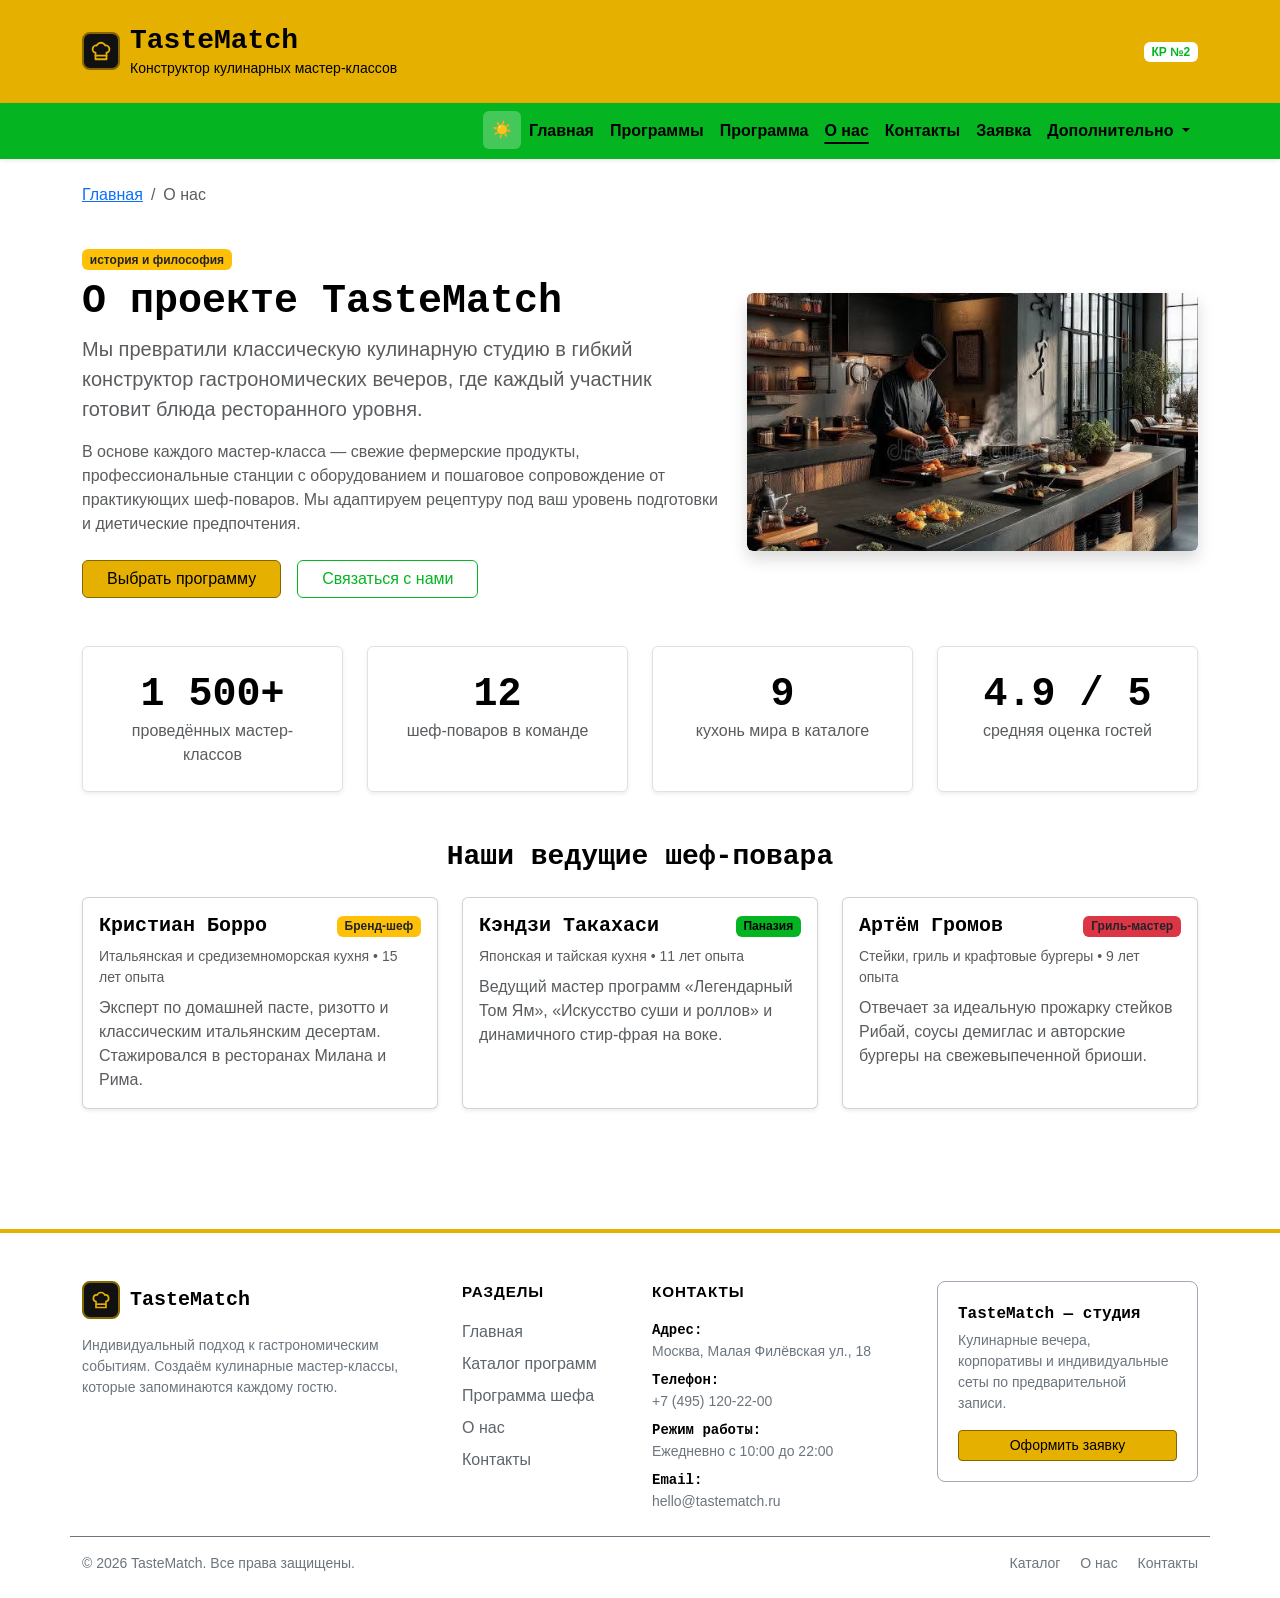
==== about.html @ ec24f545 "fix: prepare Bootstrap project for submission" ====
<!DOCTYPE html>
<html lang="ru">

<head>
  <meta charset="UTF-8">
  <meta name="viewport" content="width=device-width, initial-scale=1.0">
  <title>Главная — TasteMatch</title>
  <link href="https://cdn.jsdelivr.net/npm/bootstrap@5.3.3/dist/css/bootstrap.min.css" rel="stylesheet">
  <link rel="stylesheet" href="css/custom.css">
</head>

<body>
  <header class="bg-primary py-4">
    <div class="container">
      <div class="row align-items-center">
        <div class="col-12 col-md-8">
          <a href="index.html" class="brand-logo">
            <span class="brand-logo-icon">
              <svg width="22" height="22" viewBox="0 0 24 24" fill="none" stroke="currentColor" stroke-width="2"
                stroke-linecap="round" stroke-linejoin="round">
                <path
                  d="M6 13.87A4 4 0 0 1 7.41 6a5.11 5.11 0 0 1 1.05-1.54 5 5 0 0 1 7.08 0A5.11 5.11 0 0 1 16.59 6 4 4 0 0 1 18 13.87V21H6Z" />
                <line x1="6" y1="17" x2="18" y2="17" />
              </svg>
            </span>
            <div>
              <h1 class="h3 mb-0 main-text">TasteMatch</h1>
              <p class="mb-0 small">Конструктор кулинарных мастер-классов</p>
            </div>
          </a>
        </div>


        <div class="col-12 col-md-4 text-md-end mt-3 mt-md-0">
          <span class="badge bg-white text-primary fs-9">
            КР №2
          </span>
        </div>
      </div>
    </div>
  </header>

  <nav class="navbar navbar-expand-lg bg-secondary sticky-top shadow-sm">
    <div class="container">
      <button class="navbar-toggler" type="button" data-bs-toggle="collapse" data-bs-target="#mainNavbar"
        aria-controls="mainNavbar" aria-expanded="false" aria-label="Переключить навигацию">
        <span class="navbar-toggler-icon"></span>
      </button>

      <div class="collapse navbar-collapse" id="mainNavbar">
        <ul class="navbar-nav ms-auto">
          <div class="ms-lg-3 mt-2 mt-lg-0">
            <button id="themeToggle" class="rounded theme-toggle-btn" type="button" title="Переключить тему"
              aria-label="Переключить тему">
              <span id="themeIcon">☀️</span>
            </button>
          </div>
          <li class="nav-item"><a class="nav-link" href="index.html">Главная</a></li>
          <li class="nav-item"><a class="nav-link" href="catalog.html">Программы</a></li>
          <li class="nav-item"><a class="nav-link" href="product.html">Программа</a></li>
          <li class="nav-item"><a class="nav-link active" href="about.html">О нас</a></li>
          <li class="nav-item"><a class="nav-link" href="contacts.html">Контакты</a></li>
          <li class="nav-item"><a class="nav-link" href="order.html">Заявка</a></li>
          <li class="nav-item dropdown">
            <a class="nav-link dropdown-toggle" href="#" role="button" data-bs-toggle="dropdown" aria-expanded="false">
              Дополнительно
            </a>
            <ul class="dropdown-menu dropdown-menu-end">
              <li><a class="dropdown-item" href="catalog.html">Программы</a></li>
              <li><a class="dropdown-item" href="order.html">Оформить заявку</a></li>
              <li><a class="dropdown-item" href="index.html#popular">Популярное</a></li>
              <li>
                <hr class="dropdown-divider">
              </li>
              <li><a class="dropdown-item" href="about.html">О студии</a></li>
              <li><a class="dropdown-item" href="contacts.html">Как добраться</a></li>
            </ul>
          </li>
        </ul>
      </div>
    </div>
  </nav>

  <main class="container my-4 animate-fade-up">
    <nav aria-label="breadcrumb">
      <ol class="breadcrumb">
        <li class="breadcrumb-item"><a href="index.html">Главная</a></li>
        <li class="breadcrumb-item active" aria-current="page">О нас</li>
      </ol>
    </nav>

    <section class="row align-items-center g-4 my-2">
      <div class="col-12 col-lg-7">
        <span class="badge bg-warning text-dark mb-2">история и философия</span>
        <h1 class="display-6 fw-bold main-text">О проекте TasteMatch</h1>
        <p class="lead text-muted">
          Мы превратили классическую кулинарную студию в гибкий конструктор гастрономических вечеров, где каждый
          участник готовит блюда ресторанного уровня.
        </p>
        <p class="text-muted">
          В основе каждого мастер-класса — свежие фермерские продукты, профессиональные станции с оборудованием и
          пошаговое сопровождение от практикующих шеф-поваров. Мы адаптируем рецептуру под ваш уровень подготовки и
          диетические предпочтения.
        </p>
        <div class="d-flex gap-3 mt-4">
          <a href="catalog.html" class="btn btn-primary px-4">Выбрать программу</a>
          <a href="contacts.html" class="btn btn-outline-primary px-4">Связаться с нами</a>
        </div>
      </div>

      <div class="col-12 col-lg-5">
        <div class="img-zoom-wrapper shadow">
          <img src="images/main_kithcen_image.png" class="img-fluid rounded w-100" alt="Студия TasteMatch">
        </div>
      </div>
    </section>

    <section class="my-5 animate-fade-up delay-1">
      <div class="row g-4 text-center">
        <div class="col-6 col-md-3">
          <div class="p-4 border rounded bg-white hover-card shadow-sm h-100">
            <div class="display-6 fw-bold main-text">1 500+</div>
            <p class="text-muted mb-0">проведённых мастер-классов</p>
          </div>
        </div>
        <div class="col-6 col-md-3">
          <div class="p-4 border rounded bg-white hover-card shadow-sm h-100">
            <div class="display-6 fw-bold main-text">12</div>
            <p class="text-muted mb-0">шеф-поваров в команде</p>
          </div>
        </div>
        <div class="col-6 col-md-3">
          <div class="p-4 border rounded bg-white hover-card shadow-sm h-100">
            <div class="display-6 fw-bold main-text">9</div>
            <p class="text-muted mb-0">кухонь мира в каталоге</p>
          </div>
        </div>
        <div class="col-6 col-md-3">
          <div class="p-4 border rounded bg-white hover-card shadow-sm h-100">
            <div class="display-6 fw-bold main-text">4.9 / 5</div>
            <p class="text-muted mb-0">средняя оценка гостей</p>
          </div>
        </div>
      </div>
    </section>

    <section class="my-5 animate-fade-up delay-2">
      <h2 class="h3 mb-4 main-text text-center">Наши ведущие шеф-повара</h2>
      <div class="row g-4">
        <div class="col-12 col-md-4">
          <div class="card h-100 shadow-sm hover-card">
            <div class="card-body">
              <div class="d-flex justify-content-between align-items-center mb-2">
                <h3 class="h5 main-text mb-0">Кристиан Борро</h3>
                <span class="badge bg-warning text-dark">Бренд-шеф</span>
              </div>
              <p class="text-muted small mb-2">Итальянская и средиземноморская кухня • 15 лет опыта</p>
              <p class="card-text text-muted mb-0">
                Эксперт по домашней пасте, ризотто и классическим итальянским десертам. Стажировался в ресторанах Милана
                и Рима.
              </p>
            </div>
          </div>
        </div>

        <div class="col-12 col-md-4">
          <div class="card h-100 shadow-sm hover-card">
            <div class="card-body">
              <div class="d-flex justify-content-between align-items-center mb-2">
                <h3 class="h5 main-text mb-0">Кэндзи Такахаси</h3>
                <span class="badge bg-success text-dark">Паназия</span>
              </div>
              <p class="text-muted small mb-2">Японская и тайская кухня • 11 лет опыта</p>
              <p class="card-text text-muted mb-0">
                Ведущий мастер программ «Легендарный Том Ям», «Искусство суши и роллов» и динамичного стир-фрая на воке.
              </p>
            </div>
          </div>
        </div>
        <div class="col-12 col-md-4">
          <div class="card h-100 shadow-sm hover-card">
            <div class="card-body">
              <div class="d-flex justify-content-between align-items-center mb-2">
                <h3 class="h5 main-text mb-0">Артём Громов</h3>
                <span class="badge bg-danger text-dark">Гриль-мастер</span>
              </div>
              <p class="text-muted small mb-2">Стейки, гриль и крафтовые бургеры • 9 лет опыта</p>
              <p class="card-text text-muted mb-0">
                Отвечает за идеальную прожарку стейков Рибай, соусы демиглас и авторские бургеры на свежевыпеченной
                бриоши.
              </p>
            </div>
          </div>
        </div>
      </div>
    </section>
  </main>

  <footer class="custom-footer pt-5 pb-4 mt-5">
    <div class="container">
      <div class="row g-4 pb-4 border-bottom border-secondary">
        <div class="col-12 col-lg-4">
          <a href="index.html" class="brand-logo mb-3">
            <span class="brand-logo-icon">
              <svg width="20" height="20" viewBox="0 0 24 24" fill="none" stroke="currentColor" stroke-width="2">
                <path
                  d="M6 13.87A4 4 0 0 1 7.41 6a5.11 5.11 0 0 1 1.05-1.54 5 5 0 0 1 7.08 0A5.11 5.11 0 0 1 16.59 6 4 4 0 0 1 18 13.87V21H6Z" />
                <line x1="6" y1="17" x2="18" y2="17" />
              </svg>
            </span>
            <span class="h5 mb-0 main-text">TasteMatch</span>
          </a>
          <p class="text-secondary small mb-3">
            Индивидуальный подход к гастрономическим событиям. Создаём кулинарные мастер-классы, которые запоминаются
            каждому гостю.
          </p>
        </div>

        <div class="col-6 col-md-4 col-lg-2">
          <div class="footer-title">Разделы</div>
          <ul class="list-unstyled mb-0">
            <li><a class="footer-link" href="index.html">Главная</a></li>
            <li><a class="footer-link" href="catalog.html">Каталог программ</a></li>
            <li><a class="footer-link" href="product.html">Программа шефа</a></li>
            <li><a class="footer-link" href="about.html">О нас</a></li>
            <li><a class="footer-link" href="contacts.html">Контакты</a></li>
          </ul>
        </div>

        <div class="col-6 col-md-4 col-lg-3">
          <div class="footer-title">Контакты</div>
          <ul class="list-unstyled small text-secondary mb-0">
            <li class="mb-2"><strong class="d-block main-text">Адрес:</strong> Москва, Малая Филёвская ул., 18</li>
            <li class="mb-2"><strong class="d-block main-text">Телефон:</strong> +7 (495) 120-22-00</li>
            <li class="mb-2"><strong class="d-block main-text">Режим работы:</strong> Ежедневно с 10:00 до 22:00</li>
            <li><strong class="d-block main-text">Email:</strong> hello@tastematch.ru</li>
          </ul>
        </div>

        <div class="col-12 col-md-4 col-lg-3">
          <div class="footer-contact-box">
            <div class="fw-bold mb-1 main-text">TasteMatch — студия</div>
            <p class="small text-secondary mb-3">
              Кулинарные вечера, корпоративы и индивидуальные сеты по предварительной записи.
            </p>
            <a href="order.html" class="btn btn-primary btn-sm w-100">Оформить заявку</a>
          </div>
        </div>
      </div>

      <div class="d-flex flex-column flex-md-row justify-content-between align-items-center pt-3 small text-secondary">
        <p class="mb-2 mb-md-0">&copy; 2026 TasteMatch. Все права защищены.</p>
        <div>
          <a class="text-secondary text-decoration-none me-3" href="catalog.html">Каталог</a>
          <a class="text-secondary text-decoration-none me-3" href="about.html">О нас</a>
          <a class="text-secondary text-decoration-none" href="contacts.html">Контакты</a>
        </div>
      </div>
    </div>
  </footer>

  <script src="https://cdn.jsdelivr.net/npm/bootstrap@5.3.3/dist/js/bootstrap.bundle.min.js"></script>
  <script src="js/toggle_theme.js"></script>
</body>

</html>
---- css/custom.css ----
:root {
  --primary-color: #e6b000;
  --primary-border-color: #856600;
  --secondary-color: #04b521;
  --text-color: black;
  --link-text-color: #5d656d;
  --bg-page: white;
  --bg-card: white;
  --border-card: #aea2b6;
  --bg-color: white;
}

[data-bs-theme="dark"] {
  --primary-color: #ba8f04;
  --primary-border-color: #523f02;
  --secondary-color: #018c19;
  --text-color: #d0d0d0;
  --link-text-color: #adb5bd;
  --bg-page: #121417;
  --bg-card: #0c0f14;
  --border-card: #3f454d;
}

body,
.bg-white,
.border,
.dropdown-menu,
.btn,
header,
footer {
  transition: background-color 0.35s ease, color 0.35s ease, border-color 0.35s ease;
}

body {
  min-height: 100vh;
  display: flex;
  flex-direction: column;
  font-family: 'Trebuchet MS', sans-serif;
  background-color: var(--bg-page);
}

[data-bs-theme="dark"] .bg-white {
  background-color: var(--bg-page) !important;
  color: var(--text-color) !important;
}

.theme-toggle-btn {
  width: 38px;
  height: 38px;
  border: none;
  background-color: rgba(255, 255, 255, 0.25);
  display: inline-flex;
  align-items: center;
  justify-content: center;
  transition: transform 0.3s ease, background-color 0.3s ease;
}

.theme-toggle-btn:hover {
  transform: rotate(-8deg) scale(1.08);
}

.placeholder-box {
  min-height: 240px;
}

.placeholder-image {
  min-height: 320px;
}

.card-img-top {
  height: 220px;
  object-fit: cover;
}

.bg-primary,
.btn-primary {
  color: var(--text-color) !important;
  background-color: var(--primary-color) !important;
}

.main-text {
  font-family: 'Courier New', Courier !important;
  font-weight: 800 !important;
  color: var(--text-color)
}

.bg-secondary {
  background-color: var(--secondary-color) !important;
}

.btn-primary {
  border-color: var(--primary-border-color) !important;
}

.btn-outline-primary,
.text-primary {
  border-color: var(--secondary-color) !important;
  color: var(--secondary-color) !important;
}

.btn-outline-primary:hover,
.btn-outline-primary:focus,
.dropdown-item:focus,
.bg-success {
  background-color: var(--secondary-color) !important;
  color: var(--text-color) !important;
}

.form-check-input:hover {
  cursor: pointer;
}

.brand-logo {
  display: inline-flex;
  align-items: center;
  gap: 10px;
  text-decoration: none;
  color: var(--text-color)
}

.brand-logo-icon {
  width: 38px;
  height: 38px;
  background-color: #111;
  color: var(--primary-color);
  border: 2px solid var(--primary-border-color);
  border-radius: 8px;
  display: inline-flex;
  align-items: center;
  justify-content: center;
  transition: transform 0.3s ease, background-color 0.3s ease;
}

.brand-logo:hover .brand-logo-icon {
  transform: rotate(-8deg) scale(1.08);
}

.navbar .nav-link {
  color: var(--text-color) !important;
  font-weight: 600;
}

.navbar .nav-link.active {
  text-decoration: underline;
  text-underline-offset: 6px;
  text-decoration-thickness: 2px;
}

@keyframes fadeInUp {
  from {
    opacity: 0;
    transform: translateY(20px);
  }

  to {
    opacity: 1;
    transform: translateY(0);
  }
}

.animate-fade-up {
  animation: fadeInUp 0.6s ease-out forwards;
}

.delay-1 {
  animation-delay: 0.12s;
}

.delay-2 {
  animation-delay: 0.24s;
}

.hover-card {
  background-color: var(--bg-card) !important;
  transition: transform 0.3s ease, box-shadow 0.3s ease, border-color 0.3s ease;
}

.hover-card:hover {
  transform: translateY(-6px);
  box-shadow: 0 12px 24px rgba(0, 0, 0, 0.5) !important;
  border-color: var(--primary-color) !important;
}

.img-zoom-wrapper {
  overflow: hidden;
  border-radius: 0.375rem;
}

.img-zoom-wrapper img {
  transition: transform 0.5s ease;
}

.img-zoom-wrapper:hover img {
  transform: scale(1.04);
}

.custom-footer {
  background-color: var(--bg-page);
  color: var(--text-color);
  border-top: 4px solid var(--primary-color);
}

.custom-footer .footer-title {
  font-size: 0.95rem;
  text-transform: uppercase;
  letter-spacing: 0.06em;
  font-weight: 700;
  margin-bottom: 1rem;
}

.custom-footer .footer-link {
  color: var(--link-text-color);
  text-decoration: none;
  display: inline-block;
  margin-bottom: 0.5rem;
  transition: color 0.2s ease, transform 0.2s ease;
}

.custom-footer .footer-link:hover {
  color: var(--primary-color);
  transform: translateX(4px);
}

.custom-footer .footer-contact-box {
  background-color: var(--bg-card);
  border: 1px solid var(--border-card);
  border-radius: 8px;
  padding: 1.25rem;
}

.stat-box {
  border-left: 4px solid var(--secondary-color);
  padding-left: 1rem;
}

.sticky-filter-bar {
  position: sticky;
  top: 62px;
  z-index: 1010;
  backdrop-filter: blur(8px);
}

.social-footer-btn {
  display: inline-flex;
  align-items: center;
  gap: 8px;
  padding: 6px 12px;
  background-color: var(--bg-color);
  border: 1px solid var(--border-card);
  border-radius: 6px;
  color: var(--text-color);
  text-decoration: none;
  font-size: 0.85rem;
  transition: all 0.25s ease;
}

.social-footer-btn:hover {
  border-color: var(--primary-color);
  color: var(--primary-color);
  transform: translateY(-2px);
}

.text-decoration-none {
  color: var(--text-color);
}
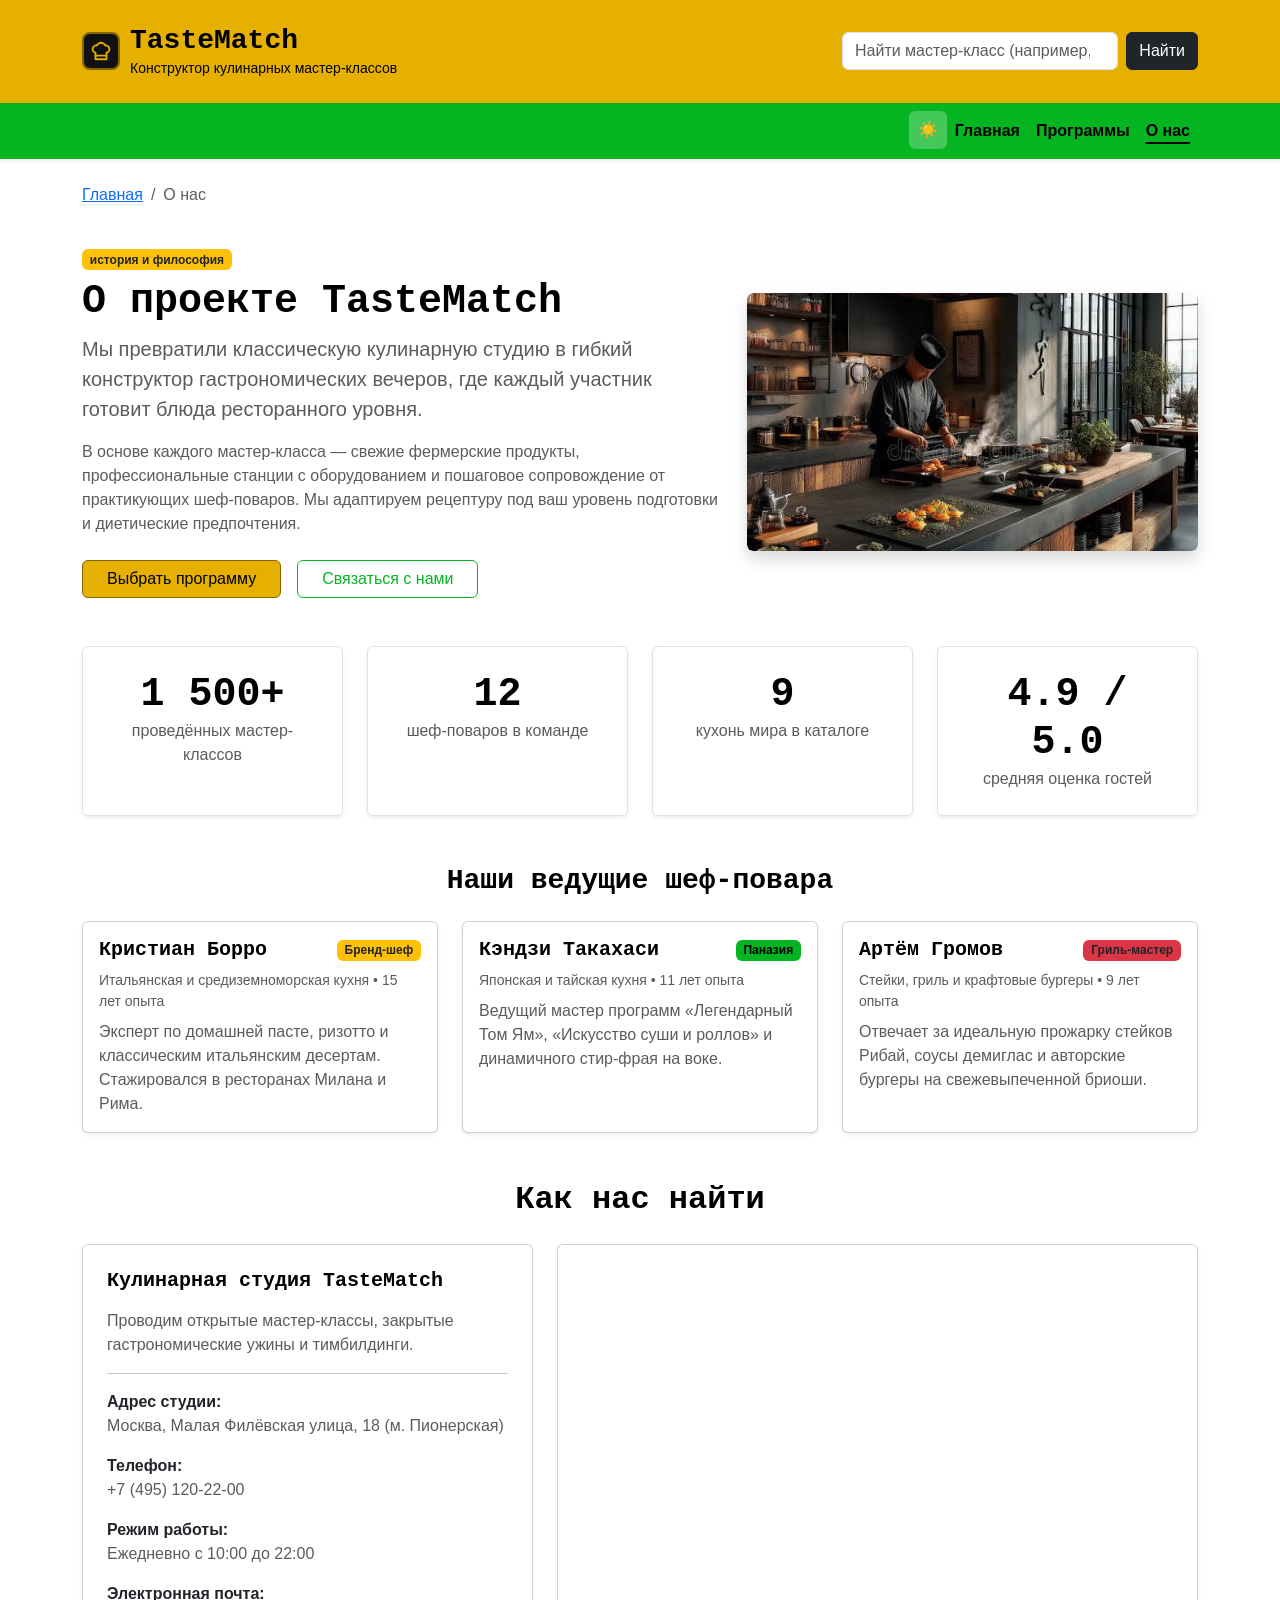
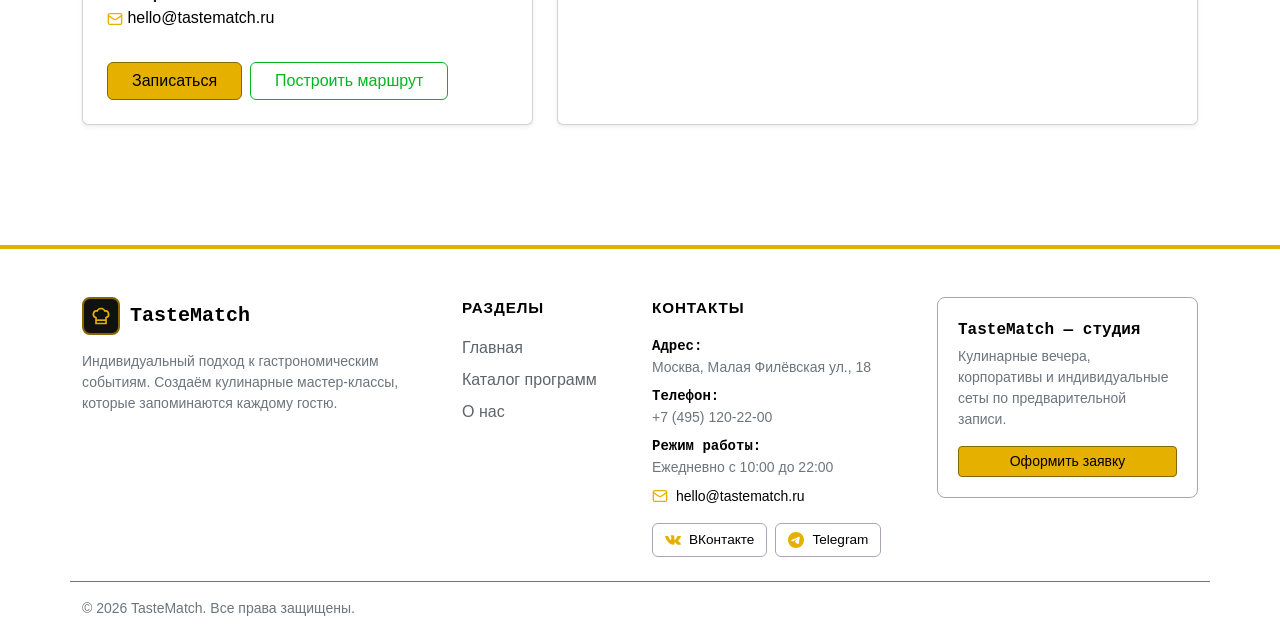
==== commit d8e926ad: "final changes kr2" ====
--- a/about.html
+++ b/about.html
@@ -30,11 +30,12 @@
           </a>
         </div>
 
-
-        <div class="col-12 col-md-4 text-md-end mt-3 mt-md-0">
-          <span class="badge bg-white text-primary fs-9">
-            КР №2
-          </span>
+        <div class="col-12 col-md-4">
+          <form id="siteSearchForm" class="d-flex" role="search">
+            <input id="siteSearchInput" class="form-control me-2" type="search"
+              placeholder="Найти мастер-класс (например, том ям, стейк)..." aria-label="Поиск по программам">
+            <button class="btn btn-dark" type="submit">Найти</button>
+          </form>
         </div>
       </div>
     </div>
@@ -42,11 +43,6 @@
 
   <nav class="navbar navbar-expand-lg bg-secondary sticky-top shadow-sm">
     <div class="container">
-      <button class="navbar-toggler" type="button" data-bs-toggle="collapse" data-bs-target="#mainNavbar"
-        aria-controls="mainNavbar" aria-expanded="false" aria-label="Переключить навигацию">
-        <span class="navbar-toggler-icon"></span>
-      </button>
-
       <div class="collapse navbar-collapse" id="mainNavbar">
         <ul class="navbar-nav ms-auto">
           <div class="ms-lg-3 mt-2 mt-lg-0">
@@ -57,25 +53,7 @@
           </div>
           <li class="nav-item"><a class="nav-link" href="index.html">Главная</a></li>
           <li class="nav-item"><a class="nav-link" href="catalog.html">Программы</a></li>
-          <li class="nav-item"><a class="nav-link" href="product.html">Программа</a></li>
           <li class="nav-item"><a class="nav-link active" href="about.html">О нас</a></li>
-          <li class="nav-item"><a class="nav-link" href="contacts.html">Контакты</a></li>
-          <li class="nav-item"><a class="nav-link" href="order.html">Заявка</a></li>
-          <li class="nav-item dropdown">
-            <a class="nav-link dropdown-toggle" href="#" role="button" data-bs-toggle="dropdown" aria-expanded="false">
-              Дополнительно
-            </a>
-            <ul class="dropdown-menu dropdown-menu-end">
-              <li><a class="dropdown-item" href="catalog.html">Программы</a></li>
-              <li><a class="dropdown-item" href="order.html">Оформить заявку</a></li>
-              <li><a class="dropdown-item" href="index.html#popular">Популярное</a></li>
-              <li>
-                <hr class="dropdown-divider">
-              </li>
-              <li><a class="dropdown-item" href="about.html">О студии</a></li>
-              <li><a class="dropdown-item" href="contacts.html">Как добраться</a></li>
-            </ul>
-          </li>
         </ul>
       </div>
     </div>
@@ -119,25 +97,25 @@
       <div class="row g-4 text-center">
         <div class="col-6 col-md-3">
           <div class="p-4 border rounded bg-white hover-card shadow-sm h-100">
-            <div class="display-6 fw-bold main-text">1 500+</div>
+            <div class="display-6 fw-bold main-text counter" data-target="1500" data-suffix="+">0+</div>
             <p class="text-muted mb-0">проведённых мастер-классов</p>
           </div>
         </div>
         <div class="col-6 col-md-3">
           <div class="p-4 border rounded bg-white hover-card shadow-sm h-100">
-            <div class="display-6 fw-bold main-text">12</div>
+            <div class="display-6 fw-bold main-text counter" data-target="12">0</div>
             <p class="text-muted mb-0">шеф-поваров в команде</p>
           </div>
         </div>
         <div class="col-6 col-md-3">
           <div class="p-4 border rounded bg-white hover-card shadow-sm h-100">
-            <div class="display-6 fw-bold main-text">9</div>
+            <div class="display-6 fw-bold main-text counter" data-target="9">0</div>
             <p class="text-muted mb-0">кухонь мира в каталоге</p>
           </div>
         </div>
         <div class="col-6 col-md-3">
           <div class="p-4 border rounded bg-white hover-card shadow-sm h-100">
-            <div class="display-6 fw-bold main-text">4.9 / 5</div>
+            <div class="display-6 fw-bold main-text counter" data-target="4.9" data-suffix=" / 5.0">0 / 5.0</div>
             <p class="text-muted mb-0">средняя оценка гостей</p>
           </div>
         </div>
@@ -194,6 +172,58 @@
         </div>
       </div>
     </section>
+
+    <h1 class="h2 main-text text-center mb-4">Как нас найти</h1>
+    <div class="row g-4 mb-5">
+      <div class="col-12 col-lg-5">
+        <div class="card h-100 shadow-sm hover-card">
+          <div class="card-body p-4 d-flex flex-column justify-content-between">
+            <div>
+              <h2 class="h5 main-text mb-3">Кулинарная студия TasteMatch</h2>
+              <p class="text-muted">
+                Проводим открытые мастер-классы, закрытые гастрономические ужины и тимбилдинги.
+              </p>
+              <hr>
+              <div class="mb-3">
+                <strong class="d-block">Адрес студии:</strong>
+                <span class="text-muted">Москва, Малая Филёвская улица, 18 (м. Пионерская)</span>
+              </div>
+              <div class="mb-3">
+                <strong class="d-block">Телефон:</strong>
+                <a href="tel:+74951202200" class="text-decoration-none text-muted">+7 (495) 120-22-00</a>
+              </div>
+              <div class="mb-3">
+                <strong class="d-block">Режим работы:</strong>
+                <span class="text-muted">Ежедневно с 10:00 до 22:00</span>
+              </div>
+              <div class="mb-3">
+                <strong class="d-block">Электронная почта:</strong>
+                <svg width="16" height="16" viewBox="0 0 24 24" fill="none" stroke="#e6b000" stroke-width="2"
+                  stroke-linecap="round" stroke-linejoin="round">
+                  <rect width="20" height="16" x="2" y="4" rx="2" />
+                  <path d="m22 7-8.97 5.7a1.94 1.94 0 0 1-2.06 0L2 7" />
+                </svg>
+                <a href="mailto:hello@tastematch.ru" class="text-decoration-none text-mutd">hello@tastematch.ru</a>
+              </div>
+            </div>
+
+            <div class="d-flex gap-2 mt-3">
+              <a href="order.html" class="btn btn-primary px-4">Записаться</a>
+              <a href="https://yandex.ru/maps" target="_blank" rel="noopener"
+                class="btn btn-outline-primary px-4">Построить маршрут</a>
+            </div>
+          </div>
+        </div>
+      </div>
+
+      <div class="col-12 col-lg-7">
+        <div class="card h-100 shadow-sm overflow-hidden">
+          <iframe title="Карта проезда TasteMatch"
+            src="https://www.openstreetmap.org/export/embed.html?bbox=37.4450%2C55.7330%2C37.4650%2C55.7430&amp;layer=mapnik"
+            style="border:0; min-height: 360px; width: 100%; height: 100%;" loading="lazy"></iframe>
+        </div>
+      </div>
+    </div>
   </main>
 
   <footer class="custom-footer pt-5 pb-4 mt-5">
@@ -221,20 +251,43 @@
           <ul class="list-unstyled mb-0">
             <li><a class="footer-link" href="index.html">Главная</a></li>
             <li><a class="footer-link" href="catalog.html">Каталог программ</a></li>
-            <li><a class="footer-link" href="product.html">Программа шефа</a></li>
             <li><a class="footer-link" href="about.html">О нас</a></li>
-            <li><a class="footer-link" href="contacts.html">Контакты</a></li>
           </ul>
         </div>
 
         <div class="col-6 col-md-4 col-lg-3">
           <div class="footer-title">Контакты</div>
-          <ul class="list-unstyled small text-secondary mb-0">
-            <li class="mb-2"><strong class="d-block main-text">Адрес:</strong> Москва, Малая Филёвская ул., 18</li>
-            <li class="mb-2"><strong class="d-block main-text">Телефон:</strong> +7 (495) 120-22-00</li>
-            <li class="mb-2"><strong class="d-block main-text">Режим работы:</strong> Ежедневно с 10:00 до 22:00</li>
-            <li><strong class="d-block main-text">Email:</strong> hello@tastematch.ru</li>
+          <ul class="list-unstyled small text-secondary mb-3">
+            <li class="mb-2"><strong class="main-text d-block">Адрес:</strong> Москва, Малая Филёвская ул., 18</li>
+            <li class="mb-2"><strong class="main-text d-block">Телефон:</strong> +7 (495) 120-22-00</li>
+            <li class="mb-2"><strong class="main-text d-block">Режим работы:</strong> Ежедневно с 10:00 до 22:00</li>
+            <li class="d-flex align-items-center gap-2 mt-2">
+              <svg width="16" height="16" viewBox="0 0 24 24" fill="none" stroke="#e6b000" stroke-width="2"
+                stroke-linecap="round" stroke-linejoin="round">
+                <rect width="20" height="16" x="2" y="4" rx="2" />
+                <path d="m22 7-8.97 5.7a1.94 1.94 0 0 1-2.06 0L2 7" />
+              </svg>
+              <a href="mailto:hello@tastematch.ru" class="text-decoration-none">hello@tastematch.ru</a>
+            </li>
           </ul>
+
+          <div class="d-flex flex-wrap gap-2">
+            <a href="https://vk.com" target="_blank" rel="noopener" class="social-footer-btn">
+              <svg width="16" height="16" viewBox="0 0 24 24" fill="#e6b000">
+                <path
+                  d="M13.162 18.994c.609 0 .858-.406.851-.915-.031-1.917.714-2.949 2.059-1.604 1.488 1.488 1.796 2.519 3.603 2.519h3.2c.808 0 1.126-.26 1.126-.668 0-.863-1.421-2.386-2.625-3.504-1.686-1.565-1.765-1.602-.313-3.486 1.801-2.339 4.157-5.336 2.073-5.336h-3.981c-.772 0-.828.435-1.103 1.083-.995 2.347-2.886 5.387-3.604 4.922-.751-.485-.407-2.406-.35-5.261.015-.754.011-1.271-1.141-1.539-.629-.145-1.241-.205-1.809-.205-2.273 0-3.841.953-2.95 1.119 1.571.293 1.42 3.692 1.054 5.16-.638 2.556-3.036-2.024-4.035-4.305-.241-.548-.315-.974-1.175-.974h-3.255c-.492 0-.787.16-.787.516 0 .602 2.96 6.72 5.786 9.77 2.756 2.975 5.48 2.708 7.376 2.708z" />
+              </svg>
+              <span class="text-black">ВКонтакте</span>
+            </a>
+
+            <a href="https://t.me" target="_blank" rel="noopener" class="social-footer-btn">
+              <svg width="16" height="16" viewBox="0 0 24 24" fill="#e6b000">
+                <path
+                  d="M11.944 0A12 12 0 0 0 0 12a12 12 0 0 0 12 12 12 12 0 0 0 12-12A12 12 0 0 0 12 0a12 12 0 0 0-.056 0zm4.962 7.224c.1-.002.321.023.465.14a.506.506 0 0 1 .171.325c.016.093.036.306.02.472-.18 1.898-.962 6.502-1.36 8.627-.168.9-.499 1.201-.82 1.23-.696.065-1.225-.46-1.9-.902-1.056-.693-1.653-1.124-2.678-1.8-1.185-.78-.417-1.21.258-1.91.177-.184 3.247-2.977 3.307-3.23.007-.032.014-.15-.056-.212s-.174-.041-.249-.024c-.106.024-1.793 1.14-5.061 3.345-.48.33-.913.49-1.302.48-.428-.008-1.252-.241-1.865-.44-.752-.245-1.349-.374-1.297-.789.027-.216.325-.437.893-.663 3.498-1.524 5.83-2.529 6.998-3.014 3.332-1.386 4.025-1.627 4.476-1.635z" />
+              </svg>
+              <span class="text-black">Telegram</span>
+            </a>
+          </div>
         </div>
 
         <div class="col-12 col-md-4 col-lg-3">
@@ -250,17 +303,14 @@
 
       <div class="d-flex flex-column flex-md-row justify-content-between align-items-center pt-3 small text-secondary">
         <p class="mb-2 mb-md-0">&copy; 2026 TasteMatch. Все права защищены.</p>
-        <div>
-          <a class="text-secondary text-decoration-none me-3" href="catalog.html">Каталог</a>
-          <a class="text-secondary text-decoration-none me-3" href="about.html">О нас</a>
-          <a class="text-secondary text-decoration-none" href="contacts.html">Контакты</a>
-        </div>
       </div>
     </div>
   </footer>
 
   <script src="https://cdn.jsdelivr.net/npm/bootstrap@5.3.3/dist/js/bootstrap.bundle.min.js"></script>
   <script src="js/toggle_theme.js"></script>
+  <script src="js/counter.js"></script>
+  <script src="js/search.js"></script>
 </body>
 
 </html>
